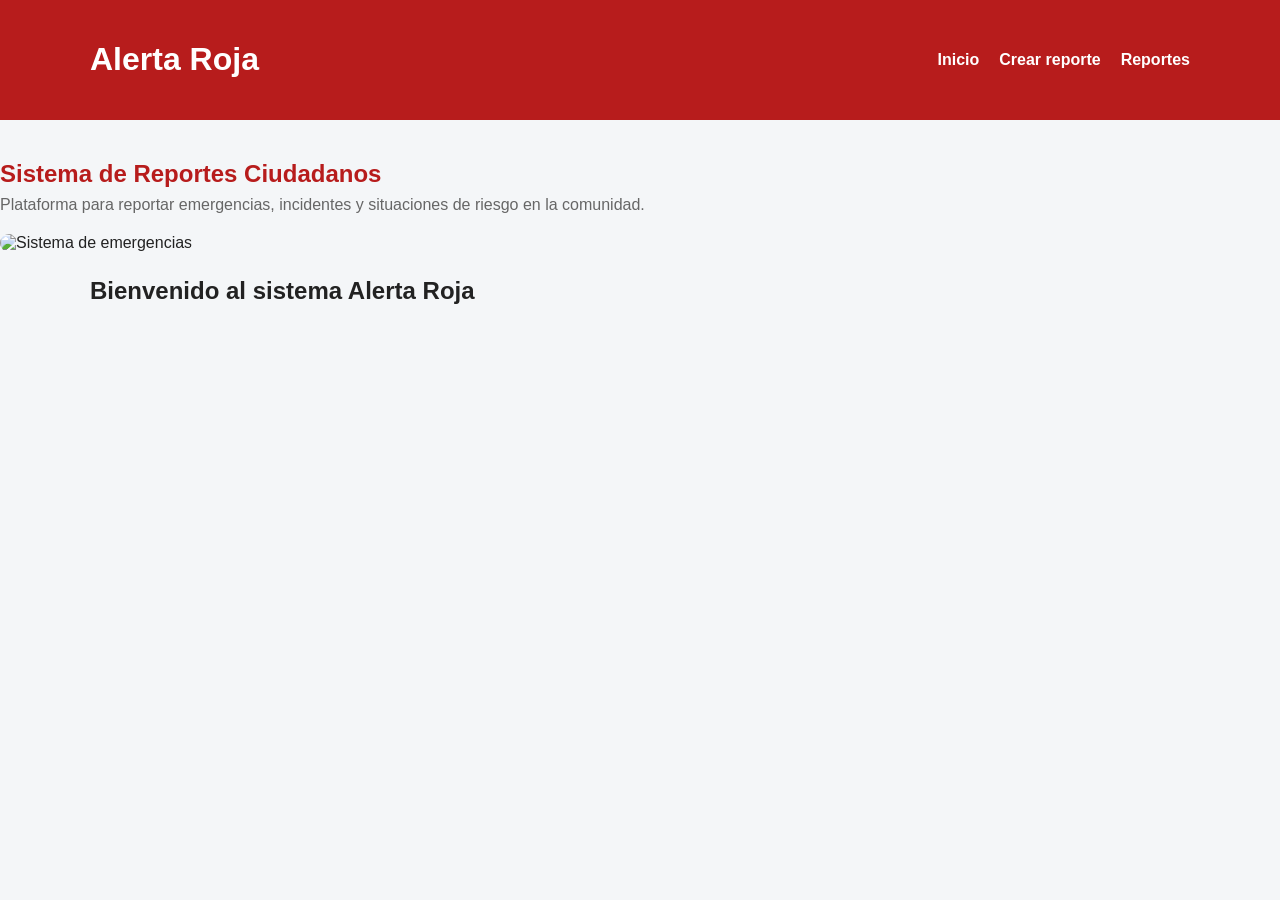
==== html/index.html @ 8b92e3a5 "ESTRUCTURA INICIAL INDEX pantalla de menu inicial" ====
<!DOCTYPE html>
<html lang="es">
<head>
<meta charset="UTF-8">
<meta name="viewport" content="width=device-width, initial-scale=1.0">
<title>Inicio | Alerta Roja</title>

<link rel="stylesheet" href="../css/estilos.css">

</head>

<body>

<header class="encabezado">
  <div class="contenedor encabezado-contenido">
    <h1>Alerta Roja</h1>

    <nav>
      <ul class="menu">
        <li><a href="index.html">Inicio</a></li>
        <li><a href="crear-reporte.html">Crear reporte</a></li>
        <li><a href="reportes.html">Reportes</a></li>
        
      </ul>
    </nav>

  </div>
</header>

<section class="titulo-pagina">

<h2>Sistema de Reportes Ciudadanos</h2>

<p>
Plataforma para reportar emergencias, incidentes y situaciones de riesgo en la comunidad.
</p>

<img src="../img/alerta.jpg" alt="Sistema de emergencias" style="width:100%; max-width:600px; margin-top:20px; border-radius:700px;">

</section>

<main class="contenedor">

<h2>Bienvenido al sistema Alerta Roja</h2>

<section class="titulo-pagina">




</body>
</html>
---- css/estilos.css ----
body {
  margin: 0;
  font-family: Arial, sans-serif;
  background-color: #f4f6f8;
  color: #222;
}

.contenedor {
  width: 90%;
  max-width: 1100px;
  margin: 0 auto;
}

.encabezado {
  background-color: #b71c1c;
  color: white;
  padding: 20px 0;
}

.encabezado-contenido {
  display: flex;
  justify-content: space-between;
  align-items: center;
}

.menu {
  list-style: none;
  display: flex;
  gap: 20px;
  margin: 0;
  padding: 0;
}

.menu a {
  color: white;
  text-decoration: none;
  font-weight: bold;
}

.formulario-seccion {
  background: white;
  margin: 40px auto;
  padding: 30px;
  border-radius: 14px;
  box-shadow: 0 8px 24px rgba(0,0,0,0.08);
}

.titulo-seccion h2 {
  margin-bottom: 10px;
  color: #b71c1c;
}

.titulo-seccion p {
  margin-bottom: 25px;
  color: #666;
}

.formulario-reporte {
  display: flex;
  flex-direction: column;
  gap: 20px;
}

.fila-formulario {
  display: flex;
  gap: 20px;
  flex-wrap: wrap;
}

.grupo-formulario {
  flex: 1;
  display: flex;
  flex-direction: column;
}

.grupo-formulario label {
  margin-bottom: 8px;
  font-weight: bold;
}

.grupo-formulario input,
.grupo-formulario select,
.grupo-formulario textarea {
  padding: 12px;
  border: 1px solid #ccc;
  border-radius: 10px;
  font-size: 15px;
}

.grupo-formulario input:focus,
.grupo-formulario select:focus,
.grupo-formulario textarea:focus {
  outline: none;
  border-color: #b71c1c;
}

.acciones-formulario {
  display: flex;
  gap: 15px;
  flex-wrap: wrap;
}

.btn {
  padding: 12px 20px;
  border-radius: 10px;
  text-decoration: none;
  border: none;
  font-weight: bold;
  cursor: pointer;
}

.btn-principal {
  background-color: #b71c1c;
  color: white;
}

.btn-principal:hover {
  background-color: #8f1717;
}

.btn-secundario {
  background-color: #e0e0e0;
  color: #222;
}

.btn-secundario:hover {
  background-color: #cfcfcf;
}

.titulo-pagina {
  margin: 40px 0 25px;
}

.titulo-pagina h2 {
  margin-bottom: 8px;
  color: #b71c1c;
}

.titulo-pagina p {
  color: #666;
  margin: 0;
}

.filtros-reportes {
  display: grid;
  grid-template-columns: repeat(auto-fit, minmax(220px, 1fr));
  gap: 18px;
  background: #ffffff;
  padding: 24px;
  border-radius: 14px;
  box-shadow: 0 8px 24px rgba(0, 0, 0, 0.08);
  margin-bottom: 30px;
}

.filtro-boton {
  justify-content: end;
}

.contenedor-reportes {
  display: grid;
  gap: 22px;
  margin-bottom: 40px;
}

.tarjeta-reporte {
  background: #ffffff;
  border-radius: 16px;
  padding: 24px;
  box-shadow: 0 8px 24px rgba(0, 0, 0, 0.08);
  border-left: 6px solid #b71c1c;
}

.tarjeta-superior {
  display: flex;
  justify-content: space-between;
  align-items: flex-start;
  gap: 16px;
  flex-wrap: wrap;
}

.tarjeta-superior h3 {
  margin: 10px 0 6px;
  color: #222;
}

.ubicacion {
  margin: 0;
  color: #777;
  font-size: 14px;
}

.descripcion-reporte {
  margin: 18px 0;
  color: #444;
  line-height: 1.6;
}

.meta-reporte {
  display: flex;
  flex-wrap: wrap;
  gap: 18px;
  margin-bottom: 18px;
  color: #555;
  font-size: 14px;
}

.acciones-tarjeta {
  display: flex;
  gap: 12px;
  flex-wrap: wrap;
}

.badge {
  display: inline-block;
  padding: 8px 12px;
  border-radius: 999px;
  font-size: 13px;
  font-weight: bold;
}

.badge-categoria {
  background-color: #fdeaea;
  color: #b71c1c;
}

.badge-estado {
  color: #fff;
}

.badge-estado.registrado {
  background-color: #757575;
}

.badge-estado.revision {
  background-color: #ef6c00;
}

.badge-estado.prioritario {
  background-color: #c62828;
}

.badge-estado.atendido {
  background-color: #2e7d32;
}


.panel-admin {
  margin-bottom: 50px;
}

.resumen-admin {
  display: grid;
  grid-template-columns: repeat(auto-fit, minmax(180px, 1fr));
  gap: 18px;
  margin-bottom: 28px;
}

.card-resumen {
  background: #ffffff;
  padding: 22px;
  border-radius: 16px;
  box-shadow: 0 8px 24px rgba(0, 0, 0, 0.08);
  text-align: center;
}

.card-resumen h3 {
  margin: 0 0 8px;
  font-size: 30px;
  color: #b71c1c;
}

.card-resumen p {
  margin: 0;
  color: #666;
  font-weight: 600;
}

.tabla-contenedor {
  background: #ffffff;
  border-radius: 16px;
  box-shadow: 0 8px 24px rgba(0, 0, 0, 0.08);
  overflow-x: auto;
}

.tabla-admin {
  width: 100%;
  border-collapse: collapse;
  min-width: 900px;
}

.tabla-admin thead {
  background-color: #b71c1c;
  color: #ffffff;
}

.tabla-admin th,
.tabla-admin td {
  padding: 16px;
  text-align: left;
  border-bottom: 1px solid #ececec;
  vertical-align: middle;
}

.tabla-admin tbody tr:hover {
  background-color: #faf3f3;
}

.acciones-admin {
  display: flex;
  gap: 10px;
  flex-wrap: wrap;
}
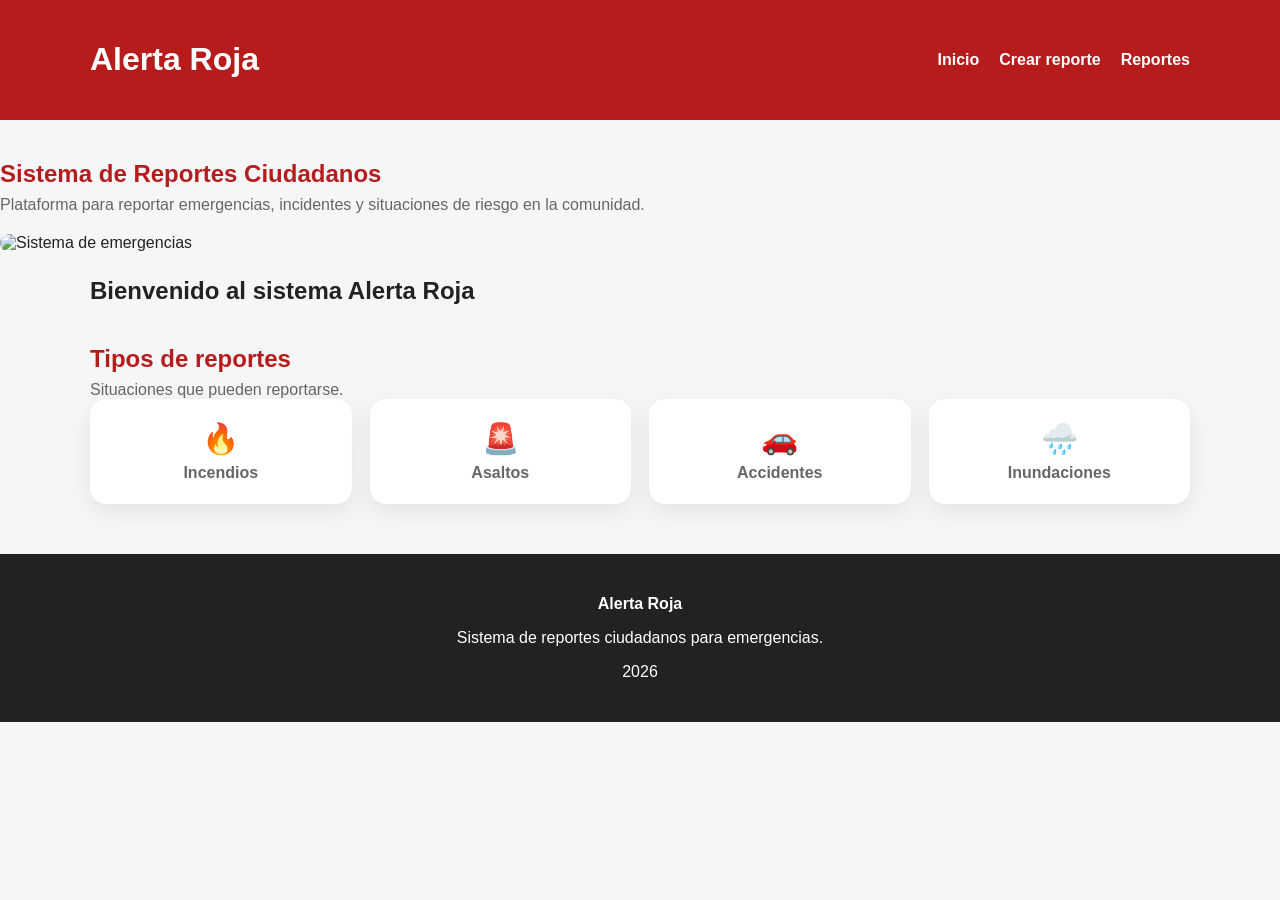
==== commit c9f1b061: "AJUSTE INDEX detalles y finalización del index" ====
--- a/html/index.html
+++ b/html/index.html
@@ -45,8 +45,54 @@
 
 <section class="titulo-pagina">
 
+<section class="panel-admin">
 
+<div class="titulo-seccion">
+<h2>Tipos de reportes</h2>
+<p>Situaciones que pueden reportarse.</p>
+</div>
 
+<div class="resumen-admin">
+
+<div class="card-resumen">
+<h3>🔥</h3>
+<p>Incendios</p>
+</div>
+
+<div class="card-resumen">
+<h3>🚨</h3>
+<p>Asaltos</p>
+</div>
+
+<div class="card-resumen">
+<h3>🚗</h3>
+<p>Accidentes</p>
+</div>
+
+<div class="card-resumen">
+<h3>🌧️</h3>
+<p>Inundaciones</p>
+</div>
+
+</div>
+
+</section>
+
+</main>
+
+<footer style="background:#222; color:white; padding:25px 0; margin-top:40px;">
+
+<div class="contenedor" style="text-align:center;">
+
+<p><strong>Alerta Roja</strong></p>
+
+<p>Sistema de reportes ciudadanos para emergencias.</p>
+
+<p>2026</p>
+
+</div>
+
+</footer>
 
 </body>
 </html>
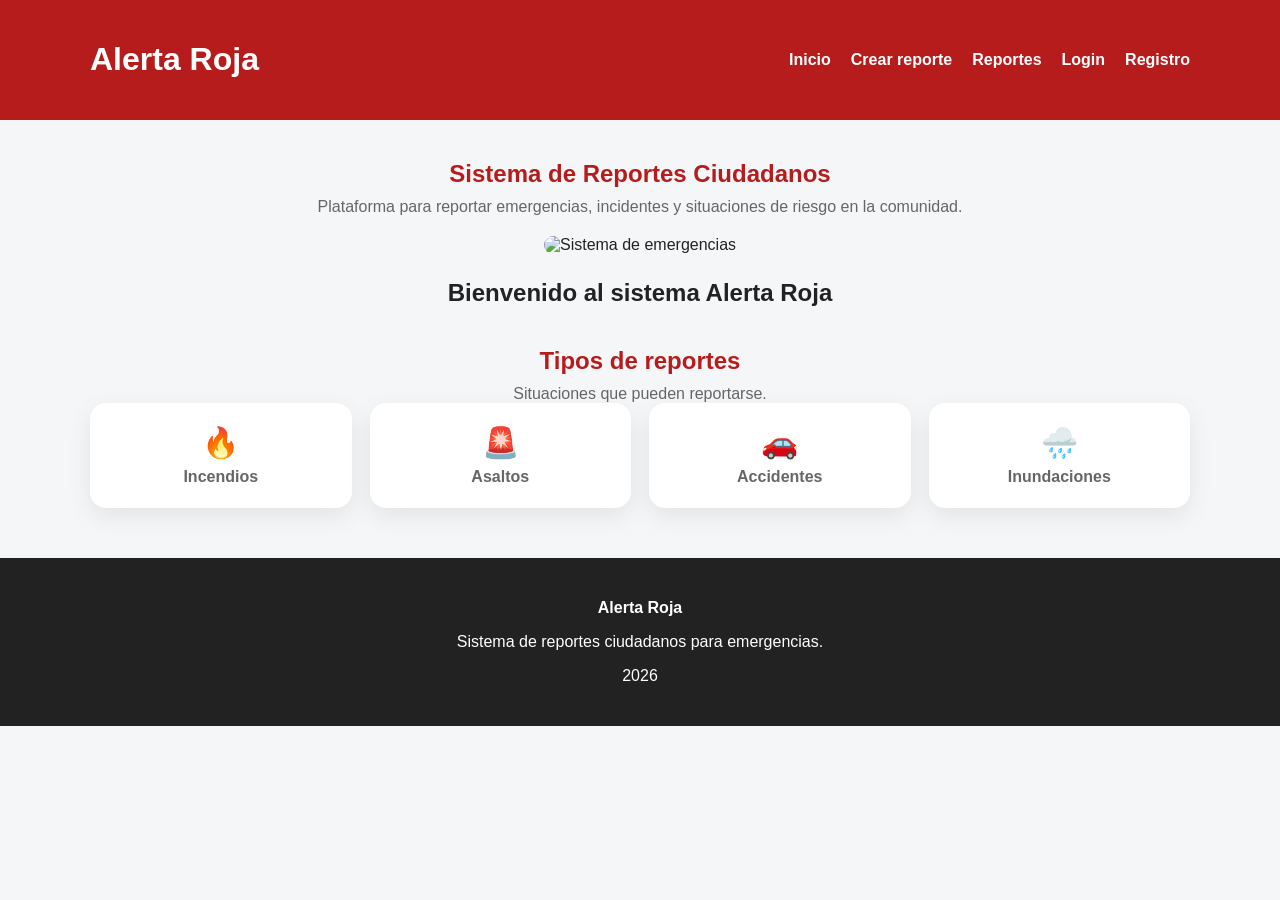
==== commit 8ebb41b0: "Diseño pantalla de inicio de sesión" ====
--- a/html/index.html
+++ b/html/index.html
@@ -1,98 +1,102 @@
 <!DOCTYPE html>
 <html lang="es">
+
 <head>
-<meta charset="UTF-8">
-<meta name="viewport" content="width=device-width, initial-scale=1.0">
-<title>Inicio | Alerta Roja</title>
+  <meta charset="UTF-8">
+  <meta name="viewport" content="width=device-width, initial-scale=1.0">
+  <title>Inicio | Alerta Roja</title>
 
-<link rel="stylesheet" href="../css/estilos.css">
+  <link rel="stylesheet" href="../css/estilos.css">
 
 </head>
 
 <body>
 
-<header class="encabezado">
-  <div class="contenedor encabezado-contenido">
-    <h1>Alerta Roja</h1>
+  <header class="encabezado">
+    <div class="contenedor encabezado-contenido">
+      <h1>Alerta Roja</h1>
 
-    <nav>
-      <ul class="menu">
-        <li><a href="index.html">Inicio</a></li>
-        <li><a href="crear-reporte.html">Crear reporte</a></li>
-        <li><a href="reportes.html">Reportes</a></li>
-        
-      </ul>
-    </nav>
+      <nav>
+        <ul class="menu">
+          <li><a href="index.html">Inicio</a></li>
+          <li><a href="crear-reporte.html">Crear reporte</a></li>
+          <li><a href="reportes.html">Reportes</a></li>
+          <li><a href="login.html">Login</a></li>
+          <li><a href="registro.html">Registro</a></li>
+        </ul>
+      </nav>
 
-  </div>
-</header>
+    </div>
+  </header>
 
-<section class="titulo-pagina">
+  <section class="titulo-pagina">
 
-<h2>Sistema de Reportes Ciudadanos</h2>
+    <h2>Sistema de Reportes Ciudadanos</h2>
 
-<p>
-Plataforma para reportar emergencias, incidentes y situaciones de riesgo en la comunidad.
-</p>
+    <p>
+      Plataforma para reportar emergencias, incidentes y situaciones de riesgo en la comunidad.
+    </p>
 
-<img src="../img/alerta.jpg" alt="Sistema de emergencias" style="width:100%; max-width:600px; margin-top:20px; border-radius:700px;">
+    <img src="../img/alerta.jpg" alt="Sistema de emergencias"
+      style="width:100%; max-width:600px; margin-top:20px; border-radius:700px;">
 
-</section>
+  </section>
 
-<main class="contenedor">
+  <main class="contenedor">
 
-<h2>Bienvenido al sistema Alerta Roja</h2>
+    <h2>Bienvenido al sistema Alerta Roja</h2>
 
-<section class="titulo-pagina">
+    <section class="titulo-pagina">
 
-<section class="panel-admin">
+      <section class="panel-admin">
 
-<div class="titulo-seccion">
-<h2>Tipos de reportes</h2>
-<p>Situaciones que pueden reportarse.</p>
-</div>
+        <div class="titulo-seccion">
+          <h2>Tipos de reportes</h2>
+          <p>Situaciones que pueden reportarse.</p>
+        </div>
 
-<div class="resumen-admin">
+        <div class="resumen-admin">
 
-<div class="card-resumen">
-<h3>🔥</h3>
-<p>Incendios</p>
-</div>
+          <div class="card-resumen">
+            <h3>🔥</h3>
+            <p>Incendios</p>
+          </div>
 
-<div class="card-resumen">
-<h3>🚨</h3>
-<p>Asaltos</p>
-</div>
+          <div class="card-resumen">
+            <h3>🚨</h3>
+            <p>Asaltos</p>
+          </div>
 
-<div class="card-resumen">
-<h3>🚗</h3>
-<p>Accidentes</p>
-</div>
+          <div class="card-resumen">
+            <h3>🚗</h3>
+            <p>Accidentes</p>
+          </div>
 
-<div class="card-resumen">
-<h3>🌧️</h3>
-<p>Inundaciones</p>
-</div>
+          <div class="card-resumen">
+            <h3>🌧️</h3>
+            <p>Inundaciones</p>
+          </div>
 
-</div>
+        </div>
 
-</section>
+      </section>
 
-</main>
+  </main>
 
-<footer style="background:#222; color:white; padding:25px 0; margin-top:40px;">
+  <footer style="background:#222; color:white; padding:25px 0; margin-top:40px;">
 
-<div class="contenedor" style="text-align:center;">
+    <div class="contenedor" style="text-align:center;">
 
-<p><strong>Alerta Roja</strong></p>
+      <p><strong>Alerta Roja</strong></p>
 
-<p>Sistema de reportes ciudadanos para emergencias.</p>
+      <p>Sistema de reportes ciudadanos para emergencias.</p>
 
-<p>2026</p>
+      <p>2026</p>
 
-</div>
+    </div>
 
-</footer>
+  </footer>
 
 </body>
+
 </html>
--- a/css/estilos.css
+++ b/css/estilos.css
@@ -309,4 +309,27 @@
   display: flex;
   gap: 10px;
   flex-wrap: wrap;
-}+}
+
+/*INDEX*/
+.titulo-pagina{
+margin:40px 0 25px;
+text-align:center;
+}
+
+.titulo-pagina h2{
+color:#b71c1c;
+margin-bottom:10px;
+}
+
+.titulo-pagina p{
+color:#666;
+}
+
+.titulo-seccion{
+    text-align: center;
+}
+
+main h2{
+text-align:center;
+}
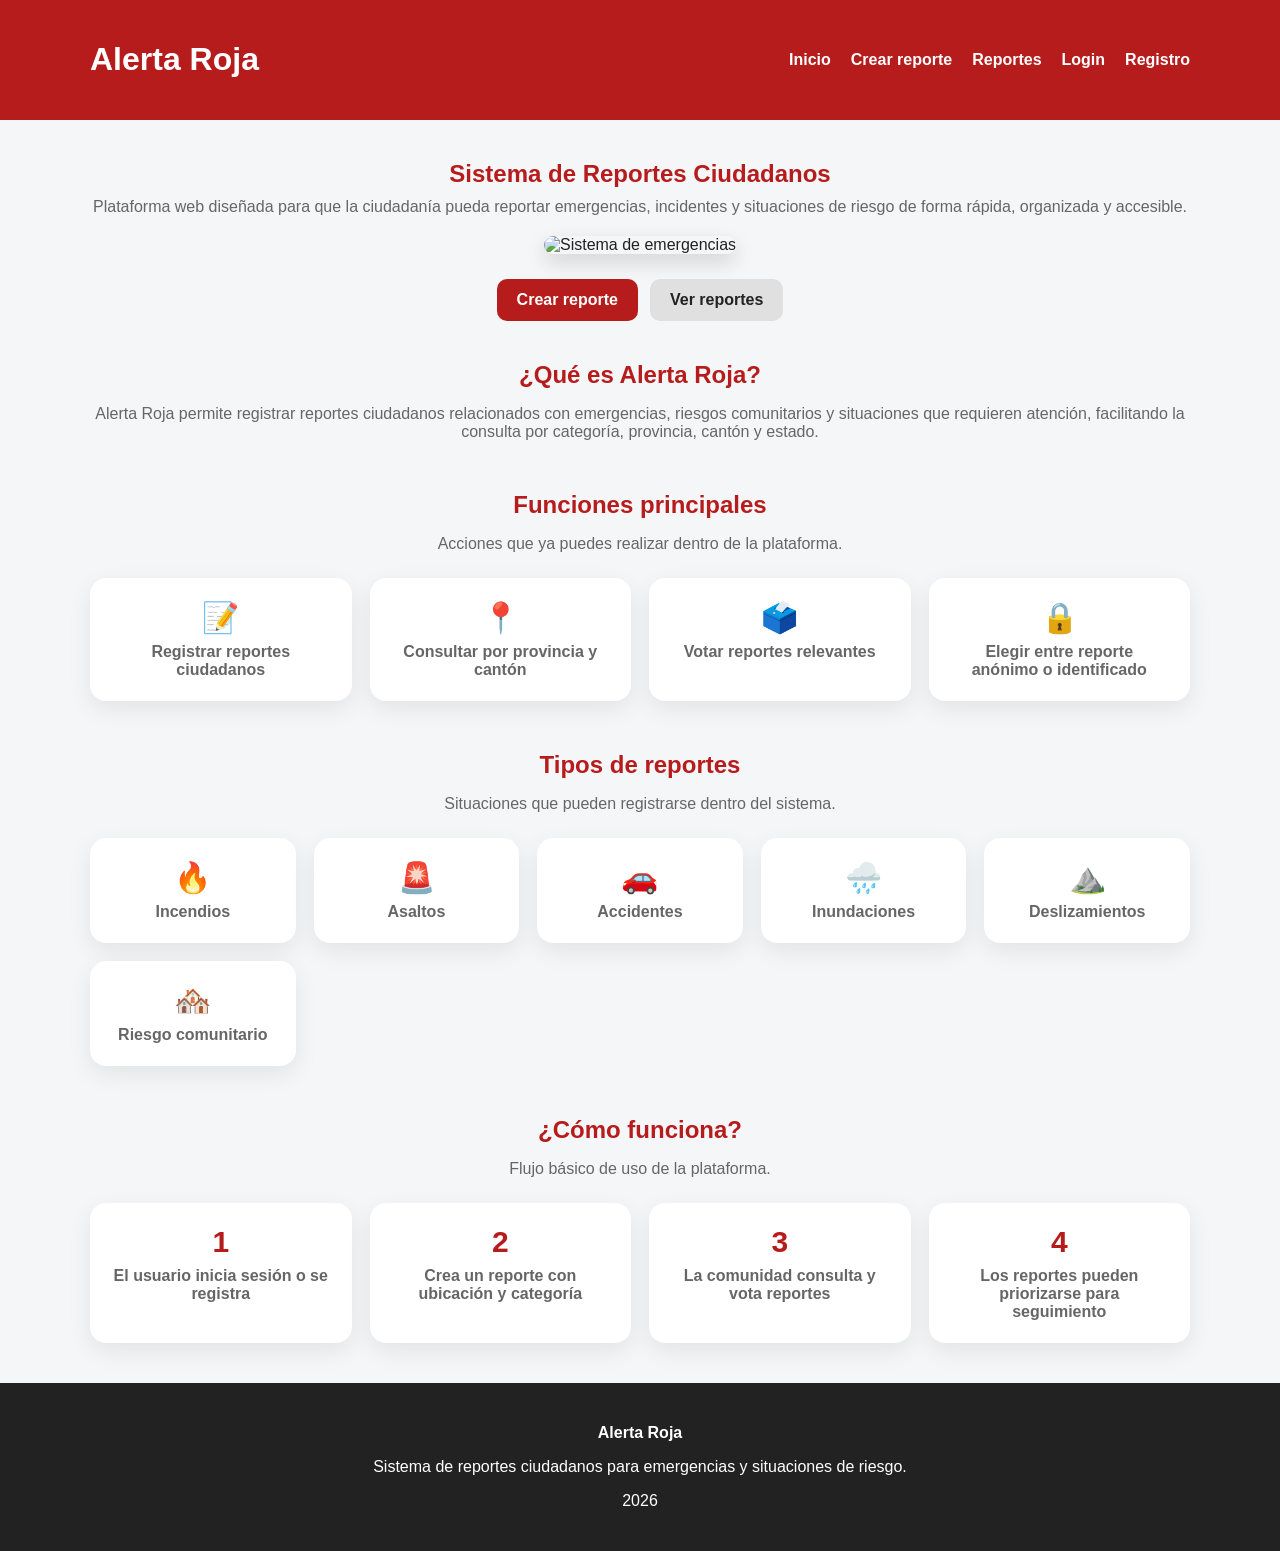
==== commit fd31178d: "Sistema de roles, registros, reportes, funcionalidades finalizadas" ====
--- a/html/index.html
+++ b/html/index.html
@@ -5,9 +5,7 @@
   <meta charset="UTF-8">
   <meta name="viewport" content="width=device-width, initial-scale=1.0">
   <title>Inicio | Alerta Roja</title>
-
   <link rel="stylesheet" href="../css/estilos.css">
-
 </head>
 
 <body>
@@ -25,76 +23,146 @@
           <li><a href="registro.html">Registro</a></li>
         </ul>
       </nav>
-
     </div>
   </header>
 
   <section class="titulo-pagina">
+    <div class="contenedor">
+      <h2>Sistema de Reportes Ciudadanos</h2>
 
-    <h2>Sistema de Reportes Ciudadanos</h2>
+      <p>
+        Plataforma web diseñada para que la ciudadanía pueda reportar emergencias,
+        incidentes y situaciones de riesgo de forma rápida, organizada y accesible.
+      </p>
 
-    <p>
-      Plataforma para reportar emergencias, incidentes y situaciones de riesgo en la comunidad.
-    </p>
+      <img src="../img/alerta.jpg" alt="Sistema de emergencias"
+        style="width:100%; max-width:520px; margin-top:20px; border-radius:20px; box-shadow:0 8px 20px rgba(0,0,0,0.15);">
 
-    <img src="../img/alerta.jpg" alt="Sistema de emergencias"
-      style="width:100%; max-width:600px; margin-top:20px; border-radius:700px;">
-
+      <div style="margin-top:25px; display:flex; gap:12px; justify-content:center; flex-wrap:wrap;">
+        <a href="crear-reporte.html" class="btn btn-principal">Crear reporte</a>
+        <a href="reportes.html" class="btn btn-secundario">Ver reportes</a>
+      </div>
+    </div>
   </section>
 
   <main class="contenedor">
 
-    <h2>Bienvenido al sistema Alerta Roja</h2>
+    <section class="panel-admin" style="margin-top:40px;">
+      <div class="titulo-seccion">
+        <h2>¿Qué es Alerta Roja?</h2>
+        <p>
+          Alerta Roja permite registrar reportes ciudadanos relacionados con emergencias,
+          riesgos comunitarios y situaciones que requieren atención, facilitando la consulta
+          por categoría, provincia, cantón y estado.
+        </p>
+      </div>
+    </section>
 
-    <section class="titulo-pagina">
+    <section class="panel-admin" style="margin-top:30px;">
+      <div class="titulo-seccion">
+        <h2>Funciones principales</h2>
+        <p>Acciones que ya puedes realizar dentro de la plataforma.</p>
+      </div>
 
-      <section class="panel-admin">
-
-        <div class="titulo-seccion">
-          <h2>Tipos de reportes</h2>
-          <p>Situaciones que pueden reportarse.</p>
+      <div class="resumen-admin">
+        <div class="card-resumen">
+          <h3>📝</h3>
+          <p>Registrar reportes ciudadanos</p>
         </div>
 
-        <div class="resumen-admin">
-
-          <div class="card-resumen">
-            <h3>🔥</h3>
-            <p>Incendios</p>
-          </div>
-
-          <div class="card-resumen">
-            <h3>🚨</h3>
-            <p>Asaltos</p>
-          </div>
-
-          <div class="card-resumen">
-            <h3>🚗</h3>
-            <p>Accidentes</p>
-          </div>
-
-          <div class="card-resumen">
-            <h3>🌧️</h3>
-            <p>Inundaciones</p>
-          </div>
-
+        <div class="card-resumen">
+          <h3>📍</h3>
+          <p>Consultar por provincia y cantón</p>
         </div>
 
-      </section>
+        <div class="card-resumen">
+          <h3>🗳️</h3>
+          <p>Votar reportes relevantes</p>
+        </div>
+
+        <div class="card-resumen">
+          <h3>🔒</h3>
+          <p>Elegir entre reporte anónimo o identificado</p>
+        </div>
+      </div>
+    </section>
+
+    <section class="panel-admin" style="margin-top:30px;">
+      <div class="titulo-seccion">
+        <h2>Tipos de reportes</h2>
+        <p>Situaciones que pueden registrarse dentro del sistema.</p>
+      </div>
+
+      <div class="resumen-admin">
+        <div class="card-resumen">
+          <h3>🔥</h3>
+          <p>Incendios</p>
+        </div>
+
+        <div class="card-resumen">
+          <h3>🚨</h3>
+          <p>Asaltos</p>
+        </div>
+
+        <div class="card-resumen">
+          <h3>🚗</h3>
+          <p>Accidentes</p>
+        </div>
+
+        <div class="card-resumen">
+          <h3>🌧️</h3>
+          <p>Inundaciones</p>
+        </div>
+
+        <div class="card-resumen">
+          <h3>⛰️</h3>
+          <p>Deslizamientos</p>
+        </div>
+
+        <div class="card-resumen">
+          <h3>🏘️</h3>
+          <p>Riesgo comunitario</p>
+        </div>
+      </div>
+    </section>
+
+    <section class="panel-admin" style="margin-top:30px; margin-bottom:40px;">
+      <div class="titulo-seccion">
+        <h2>¿Cómo funciona?</h2>
+        <p>Flujo básico de uso de la plataforma.</p>
+      </div>
+
+      <div class="resumen-admin">
+        <div class="card-resumen">
+          <h3>1</h3>
+          <p>El usuario inicia sesión o se registra</p>
+        </div>
+
+        <div class="card-resumen">
+          <h3>2</h3>
+          <p>Crea un reporte con ubicación y categoría</p>
+        </div>
+
+        <div class="card-resumen">
+          <h3>3</h3>
+          <p>La comunidad consulta y vota reportes</p>
+        </div>
+
+        <div class="card-resumen">
+          <h3>4</h3>
+          <p>Los reportes pueden priorizarse para seguimiento</p>
+        </div>
+      </div>
+    </section>
 
   </main>
 
   <footer style="background:#222; color:white; padding:25px 0; margin-top:40px;">
-
     <div class="contenedor" style="text-align:center;">
-
       <p><strong>Alerta Roja</strong></p>
-
-      <p>Sistema de reportes ciudadanos para emergencias.</p>
-
+      <p>Sistema de reportes ciudadanos para emergencias y situaciones de riesgo.</p>
       <p>2026</p>
-
     </div>
-
   </footer>
 
 </body>
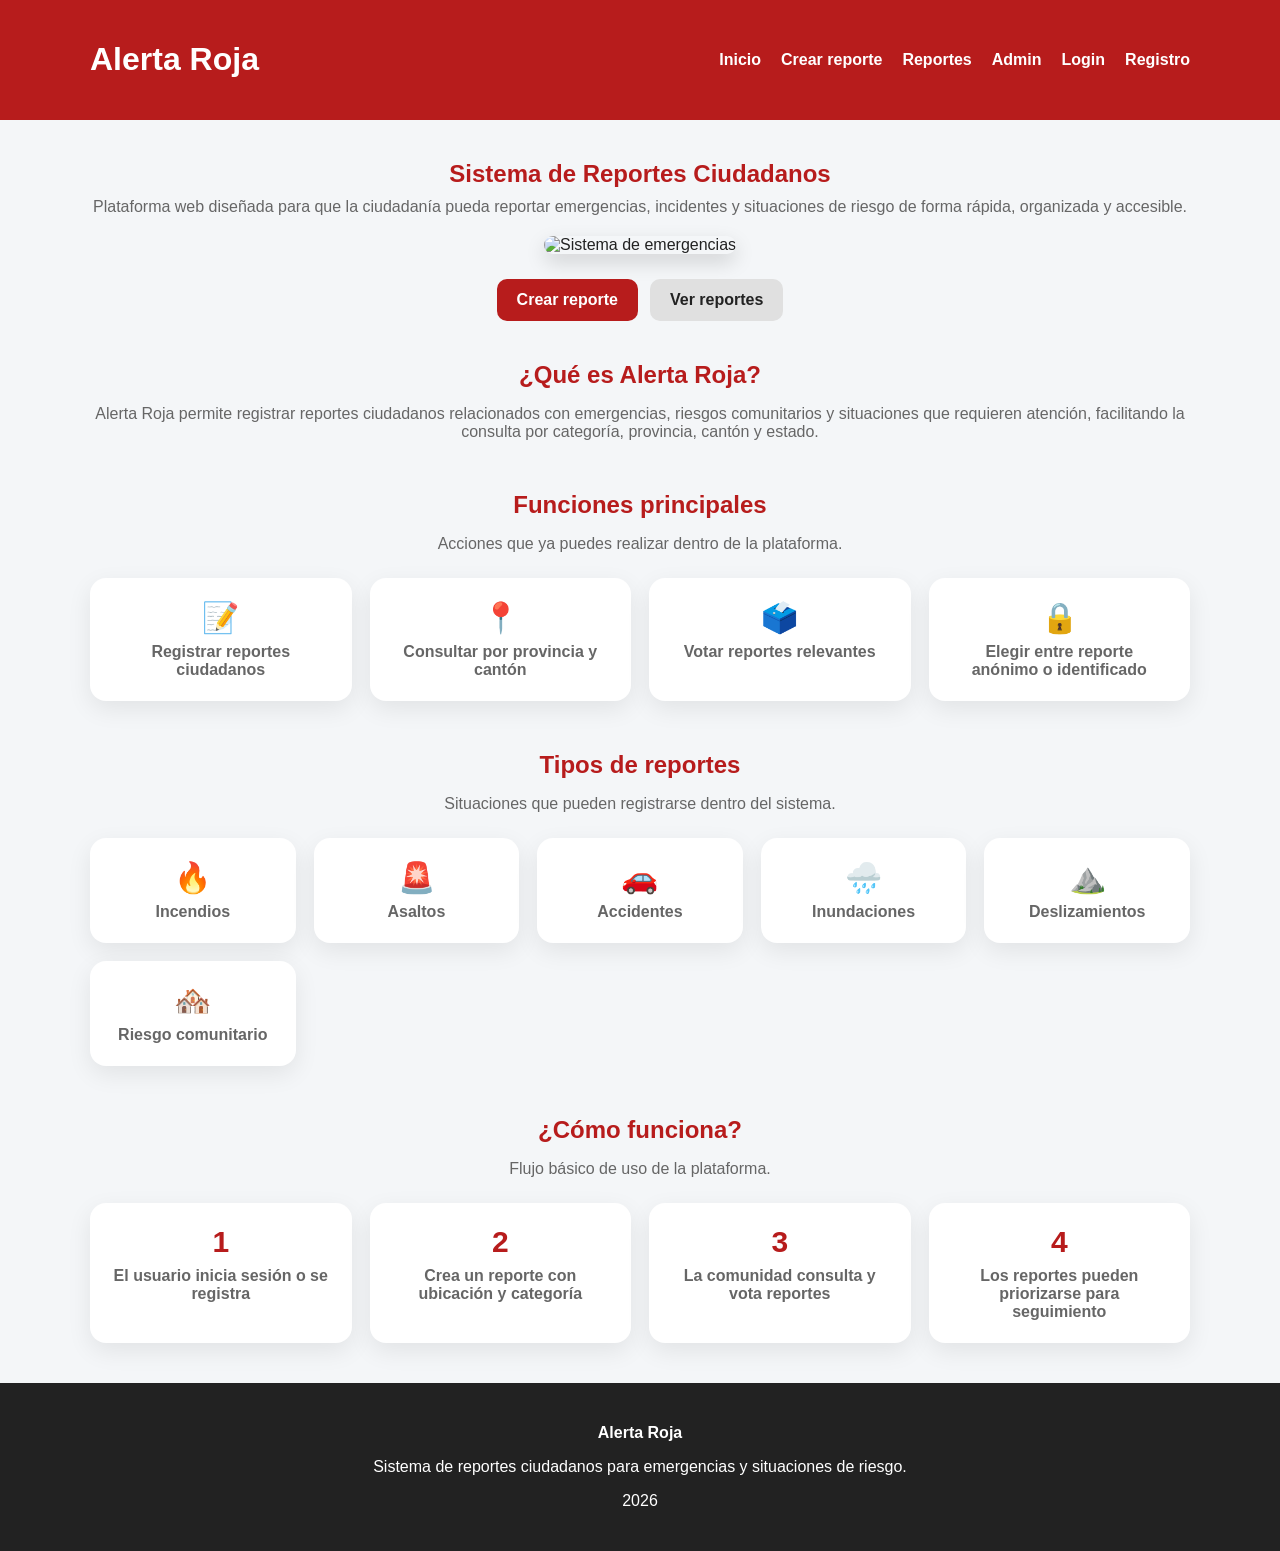
==== commit 278ebfd6: "OPTIMIZACION ajuste de botones relaciones y se agrega la vista del nombre de usuario" ====
--- a/html/index.html
+++ b/html/index.html
@@ -19,6 +19,7 @@
           <li><a href="index.html">Inicio</a></li>
           <li><a href="crear-reporte.html">Crear reporte</a></li>
           <li><a href="reportes.html">Reportes</a></li>
+          <li><a href="admin.html">Admin</a></li>
           <li><a href="login.html">Login</a></li>
           <li><a href="registro.html">Registro</a></li>
         </ul>
@@ -165,6 +166,8 @@
     </div>
   </footer>
 
+   <script src="../Js/app.js"></script>
+
 </body>
 
 </html>
